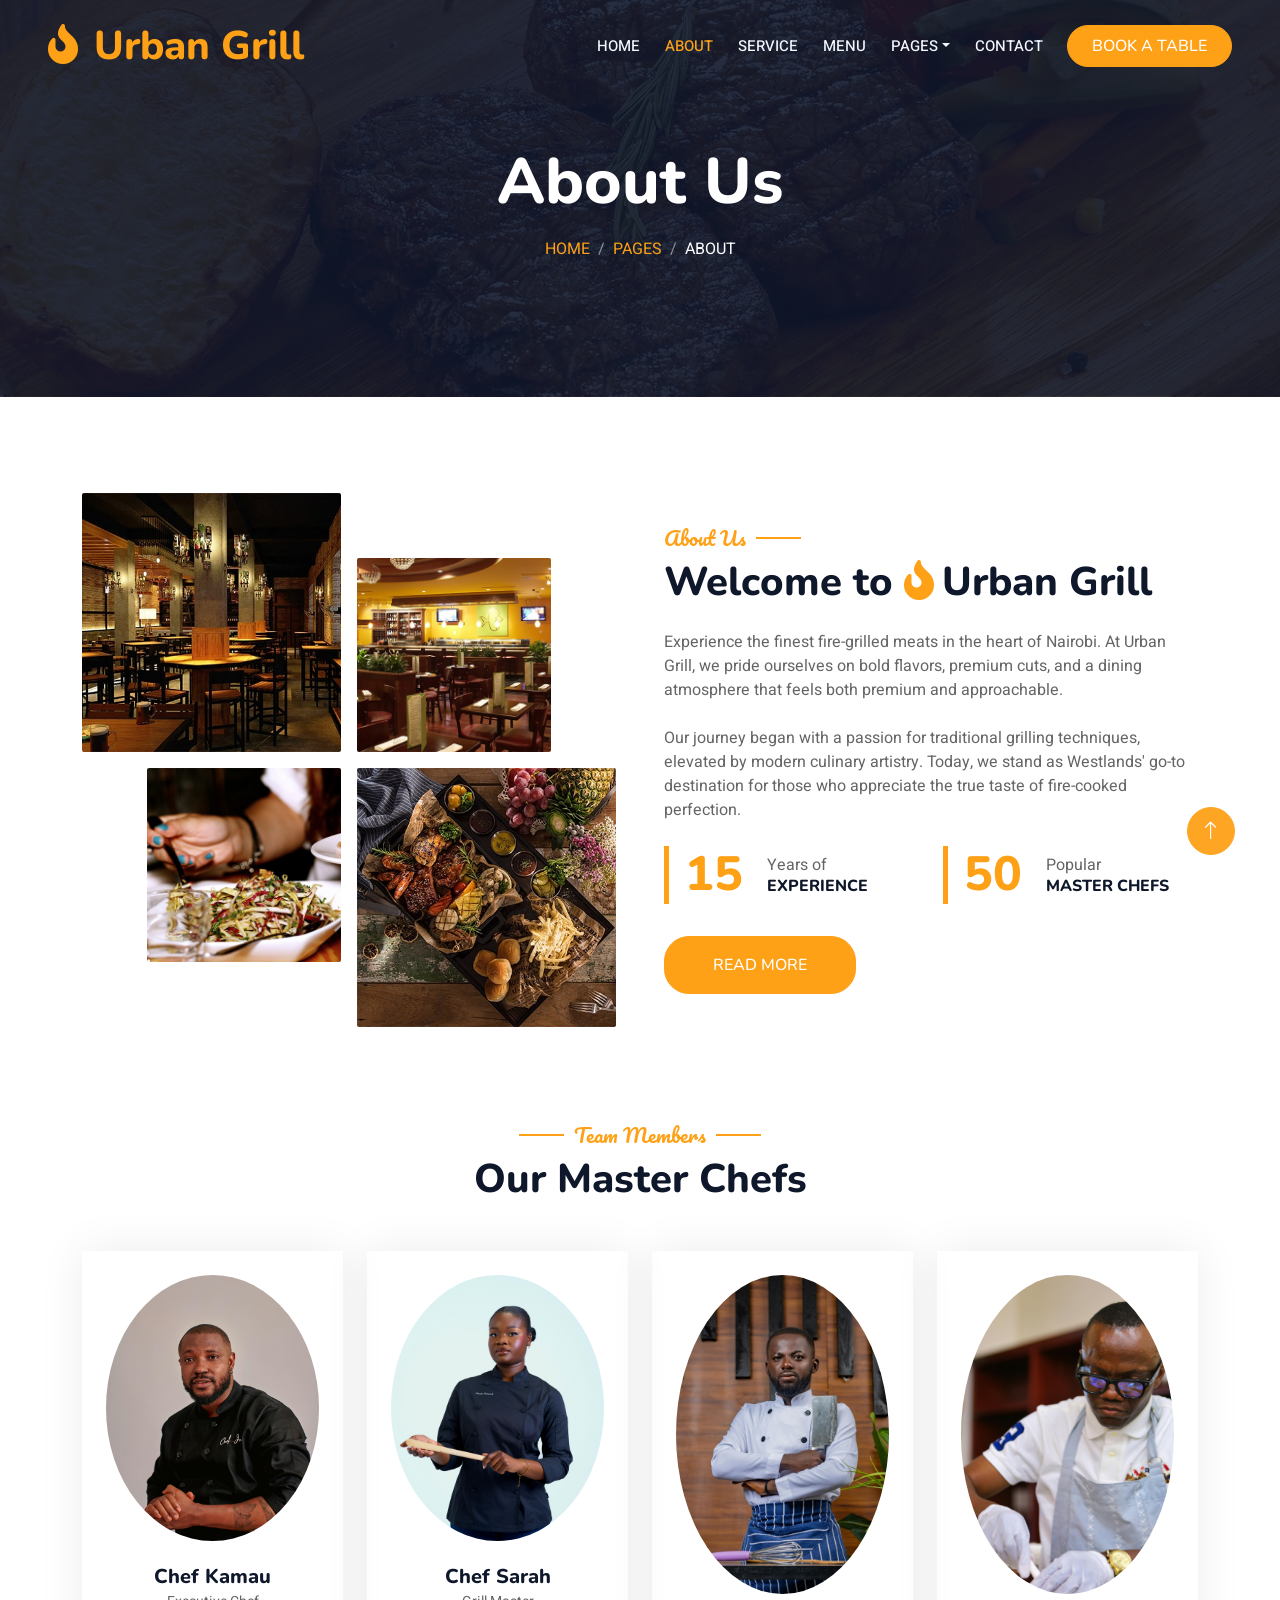
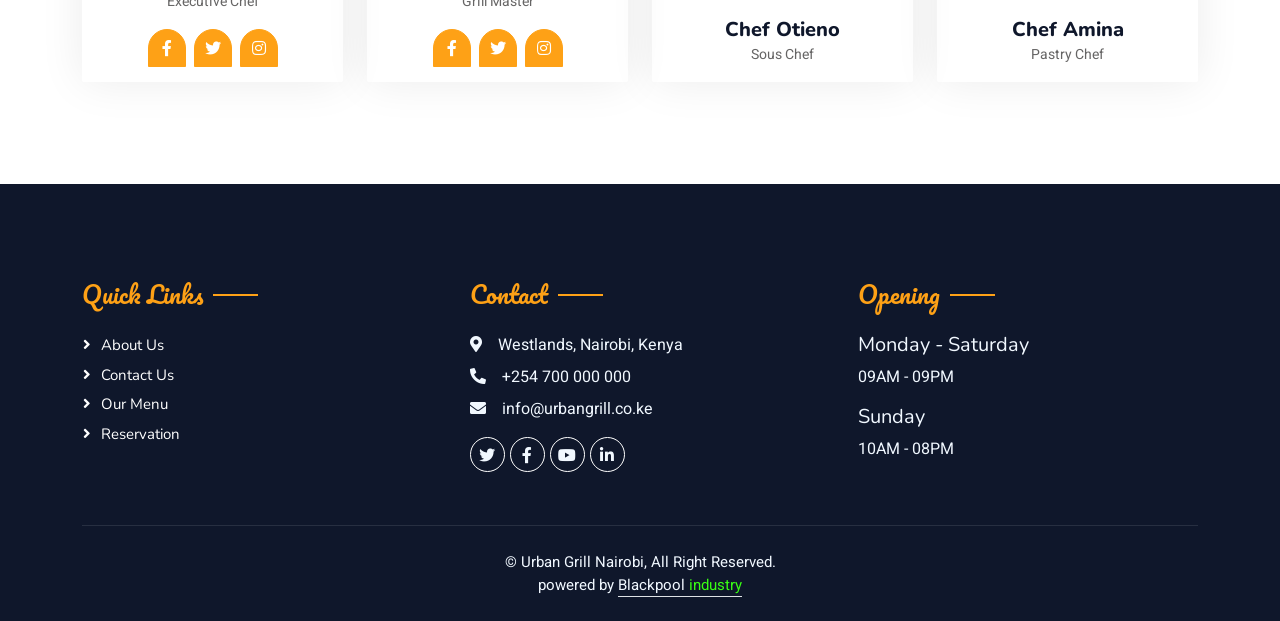
==== about.html @ 2204a4a6 "Add complete Urban Grill website with all pages, styles, and scripts" ====
<!DOCTYPE html>
<html lang="en">

<head>
    <meta charset="utf-8">
    <title>About Us - Urban Grill Nairobi</title>
    <meta content="width=device-width, initial-scale=1.0" name="viewport">
    <meta content="" name="keywords">
    <meta content="" name="description">

    <!-- Favicon -->
    <link href="img/favicon.ico" rel="icon">

    <!-- Google Web Fonts -->
    <link rel="preconnect" href="https://fonts.googleapis.com">
    <link rel="preconnect" href="https://fonts.gstatic.com" crossorigin>
    <link href="https://fonts.googleapis.com/css2?family=Heebo:wght@400;500;600&family=Nunito:wght@600;700;800&family=Pacifico&display=swap" rel="stylesheet">

    <!-- Icon Font Stylesheet -->
    <link href="https://cdnjs.cloudflare.com/ajax/libs/font-awesome/5.10.0/css/all.min.css" rel="stylesheet">
    <link href="https://cdn.jsdelivr.net/npm/bootstrap-icons@1.4.1/font/bootstrap-icons.css" rel="stylesheet">

    <!-- Libraries Stylesheet -->
    <link href="lib/animate/animate.min.css" rel="stylesheet">
    <link href="lib/owlcarousel/assets/owl.carousel.min.css" rel="stylesheet">
    <link href="lib/tempusdominus/css/tempusdominus-bootstrap-4.min.css" rel="stylesheet" />

    <!-- Customized Bootstrap Stylesheet -->
    <link href="css/bootstrap.min.css" rel="stylesheet">

    <!-- Template Stylesheet -->
    <link href="css/style.css" rel="stylesheet">
</head>

<body>
    <div class="container-xxl bg-white p-0">
        <!-- Spinner Start -->
        <div id="spinner" class="show bg-white position-fixed translate-middle w-100 vh-100 top-50 start-50 d-flex align-items-center justify-content-center">
            <div class="spinner-border text-primary" style="width: 3rem; height: 3rem;" role="status">
                <span class="sr-only">Loading...</span>
            </div>
        </div>
        <!-- Spinner End -->


        <!-- Navbar & Hero Start -->
        <div class="container-xxl position-relative p-0">
            <nav class="navbar navbar-expand-lg navbar-dark bg-dark px-4 px-lg-5 py-3 py-lg-0">
                <a href="" class="navbar-brand p-0">
                    <h1 class="text-primary m-0"><i class="fa fa-fire me-3"></i>Urban Grill</h1>
                </a>
                <button class="navbar-toggler" type="button" data-bs-toggle="collapse" data-bs-target="#navbarCollapse">
                    <span class="fa fa-bars"></span>
                </button>
                <div class="collapse navbar-collapse" id="navbarCollapse">
                    <div class="navbar-nav ms-auto py-0 pe-4">
                        <a href="index.html" class="nav-item nav-link">Home</a>
                        <a href="about.html" class="nav-item nav-link active">About</a>
                        <a href="service.html" class="nav-item nav-link">Service</a>
                        <a href="menu.html" class="nav-item nav-link">Menu</a>
                        <div class="nav-item dropdown">
                            <a href="#" class="nav-link dropdown-toggle" data-bs-toggle="dropdown">Pages</a>
                            <div class="dropdown-menu m-0">
                                <a href="booking.html" class="dropdown-item">Booking</a>
                                <a href="team.html" class="dropdown-item">Our Team</a>
                                <a href="testimonial.html" class="dropdown-item">Testimonial</a>
                            </div>
                        </div>
                        <a href="contact.html" class="nav-item nav-link">Contact</a>
                    </div>
                    <a href="" class="btn btn-primary py-2 px-4">Book A Table</a>
                </div>
            </nav>

            <div class="container-xxl py-5 bg-dark hero-header mb-5">
                <div class="container text-center my-5 pt-5 pb-4">
                    <h1 class="display-3 text-white mb-3 animated slideInDown">About Us</h1>
                    <nav aria-label="breadcrumb">
                        <ol class="breadcrumb justify-content-center text-uppercase">
                            <li class="breadcrumb-item"><a href="#">Home</a></li>
                            <li class="breadcrumb-item"><a href="#">Pages</a></li>
                            <li class="breadcrumb-item text-white active" aria-current="page">About</li>
                        </ol>
                    </nav>
                </div>
            </div>
        </div>
        <!-- Navbar & Hero End -->


        <!-- About Start -->
        <div class="container-xxl py-5">
            <div class="container">
                <div class="row g-5 align-items-center">
                    <div class="col-lg-6">
                        <div class="row g-3">
                            <div class="col-6 text-start">
                                <img class="img-fluid rounded w-100 wow zoomIn" data-wow-delay="0.1s" src="img/about-1.jpg">
                            </div>
                            <div class="col-6 text-start">
                                <img class="img-fluid rounded w-75 wow zoomIn" data-wow-delay="0.3s" src="img/about-2.jpg" style="margin-top: 25%;">
                            </div>
                            <div class="col-6 text-end">
                                <img class="img-fluid rounded w-75 wow zoomIn" data-wow-delay="0.5s" src="img/about-3.jpg">
                            </div>
                            <div class="col-6 text-end">
                                <img class="img-fluid rounded w-100 wow zoomIn" data-wow-delay="0.7s" src="img/about-4.jpg">
                            </div>
                        </div>
                    </div>
                    <div class="col-lg-6">
                        <h5 class="section-title ff-secondary text-start text-primary fw-normal">About Us</h5>
                        <h1 class="mb-4">Welcome to <i class="fa fa-fire text-primary me-2"></i>Urban Grill</h1>
                        <p class="mb-4">Experience the finest fire-grilled meats in the heart of Nairobi. At Urban Grill, we pride ourselves on bold flavors, premium cuts, and a dining atmosphere that feels both premium and approachable.</p>
                        <p class="mb-4">Our journey began with a passion for traditional grilling techniques, elevated by modern culinary artistry. Today, we stand as Westlands' go-to destination for those who appreciate the true taste of fire-cooked perfection.</p>
                        <div class="row g-4 mb-4">
                            <div class="col-sm-6">
                                <div class="d-flex align-items-center border-start border-5 border-primary px-3">
                                    <h1 class="flex-shrink-0 display-5 text-primary mb-0" data-toggle="counter-up">15</h1>
                                    <div class="ps-4">
                                        <p class="mb-0">Years of</p>
                                        <h6 class="text-uppercase mb-0">Experience</h6>
                                    </div>
                                </div>
                            </div>
                            <div class="col-sm-6">
                                <div class="d-flex align-items-center border-start border-5 border-primary px-3">
                                    <h1 class="flex-shrink-0 display-5 text-primary mb-0" data-toggle="counter-up">50</h1>
                                    <div class="ps-4">
                                        <p class="mb-0">Popular</p>
                                        <h6 class="text-uppercase mb-0">Master Chefs</h6>
                                    </div>
                                </div>
                            </div>
                        </div>
                        <a class="btn btn-primary py-3 px-5 mt-2" href="">Read More</a>
                    </div>
                </div>
            </div>
        </div>
        <!-- About End -->


        <!-- Team Start -->
        <div class="container-xxl pt-5 pb-3">
            <div class="container">
                <div class="text-center wow fadeInUp" data-wow-delay="0.1s">
                    <h5 class="section-title ff-secondary text-center text-primary fw-normal">Team Members</h5>
                    <h1 class="mb-5">Our Master Chefs</h1>
                </div>
                <div class="row g-4">
                    <div class="col-lg-3 col-md-6 wow fadeInUp" data-wow-delay="0.1s">
                        <div class="team-item text-center rounded overflow-hidden">
                            <div class="rounded-circle overflow-hidden m-4">
                                <img class="img-fluid" src="img/pexels-tochukwu-ekeh-2149052634-32224390.jpg" alt="">
                            </div>
                            <h5 class="mb-0">Chef Kamau</h5>
                            <small>Executive Chef</small>
                            <div class="d-flex justify-content-center mt-3">
                                <a class="btn btn-square btn-primary mx-1" href=""><i class="fab fa-facebook-f"></i></a>
                                <a class="btn btn-square btn-primary mx-1" href=""><i class="fab fa-twitter"></i></a>
                                <a class="btn btn-square btn-primary mx-1" href=""><i class="fab fa-instagram"></i></a>
                            </div>
                        </div>
                    </div>
                    <div class="col-lg-3 col-md-6 wow fadeInUp" data-wow-delay="0.3s">
                        <div class="team-item text-center rounded overflow-hidden">
                            <div class="rounded-circle overflow-hidden m-4">
                                <img class="img-fluid" src="img/pexels-ifeyinkastudios-30952839.jpg" alt="">
                            </div>
                            <h5 class="mb-0">Chef Sarah</h5>
                            <small>Grill Master</small>
                            <div class="d-flex justify-content-center mt-3">
                                <a class="btn btn-square btn-primary mx-1" href=""><i class="fab fa-facebook-f"></i></a>
                                <a class="btn btn-square btn-primary mx-1" href=""><i class="fab fa-twitter"></i></a>
                                <a class="btn btn-square btn-primary mx-1" href=""><i class="fab fa-instagram"></i></a>
                            </div>
                        </div>
                    </div>
                    <div class="col-lg-3 col-md-6 wow fadeInUp" data-wow-delay="0.5s">
                        <div class="team-item text-center rounded overflow-hidden">
                            <div class="rounded-circle overflow-hidden m-4">
                                <img class="img-fluid" src="img/pexels-mirrorimages-18679482.jpg" alt="">
                            </div>
                            <h5 class="mb-0">Chef Otieno</h5>
                            <small>Sous Chef</small>
                            <div class="d-flex justify-content-center mt-3">
                                <a class="btn btn-square btn-primary mx-1" href=""><i class="fab fa-facebook-f"></i></a>
                                <a class="btn btn-square btn-primary mx-1" href=""><i class="fab fa-twitter"></i></a>
                                <a class="btn btn-square btn-primary mx-1" href=""><i class="fab fa-instagram"></i></a>
                            </div>
                        </div>
                    </div>
                    <div class="col-lg-3 col-md-6 wow fadeInUp" data-wow-delay="0.7s">
                        <div class="team-item text-center rounded overflow-hidden">
                            <div class="rounded-circle overflow-hidden m-4">
                                <img class="img-fluid" src="img/pexels-vgio-17180980.jpg" alt="">
                            </div>
                            <h5 class="mb-0">Chef Amina</h5>
                            <small>Pastry Chef</small>
                            <div class="d-flex justify-content-center mt-3">
                                <a class="btn btn-square btn-primary mx-1" href=""><i class="fab fa-facebook-f"></i></a>
                                <a class="btn btn-square btn-primary mx-1" href=""><i class="fab fa-twitter"></i></a>
                                <a class="btn btn-square btn-primary mx-1" href=""><i class="fab fa-instagram"></i></a>
                            </div>
                        </div>
                    </div>
                </div>
            </div>
        </div>
        <!-- Team End -->
        

        <!-- Footer Start -->
        <div class="container-fluid bg-dark text-light footer pt-5 mt-5 wow fadeIn" data-wow-delay="0.1s">
            <div class="container py-5">
                <div class="row g-5">
                    <div class="col-lg-4 col-md-6">
                        <h4 class="section-title ff-secondary text-start text-primary fw-normal mb-4">Quick Links</h4>
                        <a class="btn btn-link" href="about.html">About Us</a>
                        <a class="btn btn-link" href="contact.html">Contact Us</a>
                        <a class="btn btn-link" href="menu.html">Our Menu</a>
                        <a class="btn btn-link" href="booking.html">Reservation</a>
                    </div>
                    <div class="col-lg-4 col-md-6">
                        <h4 class="section-title ff-secondary text-start text-primary fw-normal mb-4">Contact</h4>
                        <p class="mb-2"><i class="fa fa-map-marker-alt me-3"></i>Westlands, Nairobi, Kenya</p>
                        <p class="mb-2"><i class="fa fa-phone-alt me-3"></i>+254 700 000 000</p>
                        <p class="mb-2"><i class="fa fa-envelope me-3"></i>info@urbangrill.co.ke</p>
                        <div class="d-flex pt-2">
                            <a class="btn btn-outline-light btn-social" href=""><i class="fab fa-twitter"></i></a>
                            <a class="btn btn-outline-light btn-social" href=""><i class="fab fa-facebook-f"></i></a>
                            <a class="btn btn-outline-light btn-social" href=""><i class="fab fa-youtube"></i></a>
                            <a class="btn btn-outline-light btn-social" href=""><i class="fab fa-linkedin-in"></i></a>
                        </div>
                    </div>
                    <div class="col-lg-4 col-md-6">
                        <h4 class="section-title ff-secondary text-start text-primary fw-normal mb-4">Opening</h4>
                        <h5 class="text-light fw-normal">Monday - Saturday</h5>
                        <p>09AM - 09PM</p>
                        <h5 class="text-light fw-normal">Sunday</h5>
                        <p>10AM - 08PM</p>
                    </div>
                </div>
            </div>
            <div class="container">
                <div class="copyright">
                    <div class="row">
                        <div class="col-md-12 text-center mb-3 mb-md-0">
                            &copy; Urban Grill Nairobi, All Right Reserved. 
							<br>powered by <a class="border-bottom" href="http://www.blackpoolindustry.com">Blackpool <span class="text-luminous-green">industry</span></a>
                        </div>
                    </div>
                </div>
            </div>
        </div>
        <!-- Footer End -->


        <!-- Back to Top -->
        <a href="#" class="btn btn-lg btn-primary btn-lg-square back-to-top"><i class="bi bi-arrow-up"></i></a>
    </div>

    <!-- JavaScript Libraries -->
    <script src="https://code.jquery.com/jquery-3.4.1.min.js"></script>
    <script src="https://cdn.jsdelivr.net/npm/bootstrap@5.0.0/dist/js/bootstrap.bundle.min.js"></script>
    <script src="lib/wow/wow.min.js"></script>
    <script src="lib/easing/easing.min.js"></script>
    <script src="lib/waypoints/waypoints.min.js"></script>
    <script src="lib/counterup/counterup.min.js"></script>
    <script src="lib/owlcarousel/owl.carousel.min.js"></script>
    <script src="lib/tempusdominus/js/moment.min.js"></script>
    <script src="lib/tempusdominus/js/moment-timezone.min.js"></script>
    <script src="lib/tempusdominus/js/tempusdominus-bootstrap-4.min.js"></script>

    <!-- Template Javascript -->
    <script src="js/main.js"></script>
</body>

</html>
---- css/style.css ----
/********** Template CSS **********/
:root {
    --primary: #FEA116;
    --light: #F1F8FF;
    --dark: #0F172B;
}

.ff-secondary {
    font-family: 'Pacifico', cursive;
}

.text-luminous-green {
    color: #39FF14 !important;
}

.fw-medium {
    font-weight: 600 !important;
}

.fw-semi-bold {
    font-weight: 700 !important;
}

.back-to-top {
    position: fixed;
    display: none;
    right: 45px;
    bottom: 45px;
    z-index: 99;
}


/*** Spinner ***/
#spinner {
    opacity: 0;
    visibility: hidden;
    transition: opacity .5s ease-out, visibility 0s linear .5s;
    z-index: 99999;
}

#spinner.show {
    transition: opacity .5s ease-out, visibility 0s linear 0s;
    visibility: visible;
    opacity: 1;
}


/*** Button ***/
.btn {
    font-family: 'Nunito', sans-serif;
    font-weight: 500;
    text-transform: uppercase;
    transition: .5s;
    border-radius: 25px;
}

.btn.btn-primary,
.btn.btn-secondary {
    color: #FFFFFF;
}

.btn-square {
    width: 38px;
    height: 38px;
}

.btn-sm-square {
    width: 32px;
    height: 32px;
}

.btn-lg-square {
    width: 48px;
    height: 48px;
}

.btn-square,
.btn-sm-square,
.btn-lg-square {
    padding: 0;
    display: flex;
    align-items: center;
    justify-content: center;
    font-weight: normal;
    border-radius: 50%;
}


/*** Navbar ***/
.navbar-dark .navbar-nav .nav-link {
    position: relative;
    margin-left: 25px;
    padding: 35px 0;
    font-size: 15px;
    color: var(--light) !important;
    text-transform: uppercase;
    font-weight: 500;
    outline: none;
    transition: .5s;
}

.sticky-top.navbar-dark .navbar-nav .nav-link {
    padding: 20px 0;
}

.navbar-dark .navbar-nav .nav-link:hover,
.navbar-dark .navbar-nav .nav-link.active {
    color: var(--primary) !important;
}

.navbar-dark .navbar-brand img {
    max-height: 60px;
    transition: .5s;
}

.sticky-top.navbar-dark .navbar-brand img {
    max-height: 45px;
}

@media (max-width: 991.98px) {
    .sticky-top.navbar-dark {
        position: relative;
    }

    .navbar-dark .navbar-collapse {
        margin-top: 15px;
        border-top: 1px solid rgba(255, 255, 255, .1)
    }

    .navbar-dark .navbar-nav .nav-link,
    .sticky-top.navbar-dark .navbar-nav .nav-link {
        padding: 10px 0;
        margin-left: 0;
    }

    .navbar-dark .navbar-brand img {
        max-height: 45px;
    }
}

@media (min-width: 992px) {
    .navbar-dark {
        position: absolute;
        width: 100%;
        top: 0;
        left: 0;
        z-index: 999;
        background: transparent !important;
    }
    
    .sticky-top.navbar-dark {
        position: fixed;
        background: var(--dark) !important;
    }
}


/*** Hero Header ***/
.hero-header {
    background: linear-gradient(rgba(15, 23, 43, .9), rgba(15, 23, 43, .9)), url(../img/bg-hero.jpg);
    background-position: center center;
    background-repeat: no-repeat;
    background-size: cover;
}

.hero-header img {
    /* animation: imgRotate 50s linear infinite; */
}


.breadcrumb-item + .breadcrumb-item::before {
    color: rgba(255, 255, 255, .5);
}


/*** Section Title ***/
.section-title {
    position: relative;
    display: inline-block;
}

.section-title::before {
    position: absolute;
    content: "";
    width: 45px;
    height: 2px;
    top: 50%;
    left: -55px;
    margin-top: -1px;
    background: var(--primary);
}

.section-title::after {
    position: absolute;
    content: "";
    width: 45px;
    height: 2px;
    top: 50%;
    right: -55px;
    margin-top: -1px;
    background: var(--primary);
}

.section-title.text-start::before,
.section-title.text-end::after {
    display: none;
}


/*** Service ***/
.service-item {
    box-shadow: 0 0 45px rgba(0, 0, 0, .08);
    transition: .5s;
}

.service-item:hover {
    background: var(--primary);
}

.service-item * {
    transition: .5s;
}

.service-item:hover * {
    color: var(--light) !important;
}


/*** Food Menu ***/
.nav-pills .nav-item .active {
    border-bottom: 2px solid var(--primary);
}


/*** Youtube Video ***/
.video {
    position: relative;
    height: 100%;
    min-height: 500px;
    background: linear-gradient(rgba(15, 23, 43, .1), rgba(15, 23, 43, .1)), url(../img/video.jpg);
    background-position: center center;
    background-repeat: no-repeat;
    background-size: cover;
}

.video .btn-play {
    position: absolute;
    z-index: 3;
    top: 50%;
    left: 50%;
    transform: translateX(-50%) translateY(-50%);
    box-sizing: content-box;
    display: block;
    width: 32px;
    height: 44px;
    border-radius: 50%;
    border: none;
    outline: none;
    padding: 18px 20px 18px 28px;
}

.video .btn-play:before {
    content: "";
    position: absolute;
    z-index: 0;
    left: 50%;
    top: 50%;
    transform: translateX(-50%) translateY(-50%);
    display: block;
    width: 100px;
    height: 100px;
    background: var(--primary);
    border-radius: 50%;
    animation: pulse-border 1500ms ease-out infinite;
}

.video .btn-play:after {
    content: "";
    position: absolute;
    z-index: 1;
    left: 50%;
    top: 50%;
    transform: translateX(-50%) translateY(-50%);
    display: block;
    width: 100px;
    height: 100px;
    background: var(--primary);
    border-radius: 50%;
    transition: all 200ms;
}

.video .btn-play img {
    position: relative;
    z-index: 3;
    max-width: 100%;
    width: auto;
    height: auto;
}

.video .btn-play span {
    display: block;
    position: relative;
    z-index: 3;
    width: 0;
    height: 0;
    border-left: 32px solid var(--dark);
    border-top: 22px solid transparent;
    border-bottom: 22px solid transparent;
}

@keyframes pulse-border {
    0% {
        transform: translateX(-50%) translateY(-50%) translateZ(0) scale(1);
        opacity: 1;
    }

    100% {
        transform: translateX(-50%) translateY(-50%) translateZ(0) scale(1.5);
        opacity: 0;
    }
}

#videoModal {
    z-index: 99999;
}

#videoModal .modal-dialog {
    position: relative;
    max-width: 800px;
    margin: 60px auto 0 auto;
}

#videoModal .modal-body {
    position: relative;
    padding: 0px;
}

#videoModal .close {
    position: absolute;
    width: 30px;
    height: 30px;
    right: 0px;
    top: -30px;
    z-index: 999;
    font-size: 30px;
    font-weight: normal;
    color: #FFFFFF;
    background: #000000;
    opacity: 1;
}


/*** Team ***/
.team-item {
    box-shadow: 0 0 45px rgba(0, 0, 0, .08);
    height: calc(100% - 38px);
    transition: .5s;
}

.team-item img {
    transition: .5s;
}

.team-item:hover img {
    transform: scale(1.1);
}

.team-item:hover {
    height: 100%;
}

.team-item .btn {
    border-radius: 38px 38px 0 0;
}


/*** Testimonial ***/
.testimonial-carousel .owl-item .testimonial-item,
.testimonial-carousel .owl-item.center .testimonial-item * {
    transition: .5s;
}

.testimonial-carousel .owl-item.center .testimonial-item {
    background: var(--primary) !important;
    border-color: var(--primary) !important;
}

.testimonial-carousel .owl-item.center .testimonial-item * {
    color: var(--light) !important;
}

.testimonial-carousel .owl-dots {
    margin-top: 24px;
    display: flex;
    align-items: flex-end;
    justify-content: center;
}

.testimonial-carousel .owl-dot {
    position: relative;
    display: inline-block;
    margin: 0 5px;
    width: 15px;
    height: 15px;
    border: 1px solid #CCCCCC;
    border-radius: 15px;
    transition: .5s;
}

.testimonial-carousel .owl-dot.active {
    background: var(--primary);
    border-color: var(--primary);
}


/*** Footer ***/
.footer .btn.btn-social {
    margin-right: 5px;
    width: 35px;
    height: 35px;
    display: flex;
    align-items: center;
    justify-content: center;
    color: var(--light);
    border: 1px solid #FFFFFF;
    border-radius: 35px;
    transition: .3s;
}

.footer .btn.btn-social:hover {
    color: var(--primary);
}

.footer .btn.btn-link {
    display: block;
    margin-bottom: 5px;
    padding: 0;
    text-align: left;
    color: #FFFFFF;
    font-size: 15px;
    font-weight: normal;
    text-transform: capitalize;
    transition: .3s;
}

.footer .btn.btn-link::before {
    position: relative;
    content: "\f105";
    font-family: "Font Awesome 5 Free";
    font-weight: 900;
    margin-right: 10px;
}

.footer .btn.btn-link:hover {
    letter-spacing: 1px;
    box-shadow: none;
}

.footer .copyright {
    padding: 25px 0;
    font-size: 15px;
    border-top: 1px solid rgba(256, 256, 256, .1);
}

.footer .copyright a {
    color: var(--light);
}

.footer .footer-menu a {
    margin-right: 15px;
    padding-right: 15px;
    border-right: 1px solid rgba(255, 255, 255, .1);
}

.footer .footer-menu a:last-child {
    margin-right: 0;
    padding-right: 0;
    border-right: none;
}
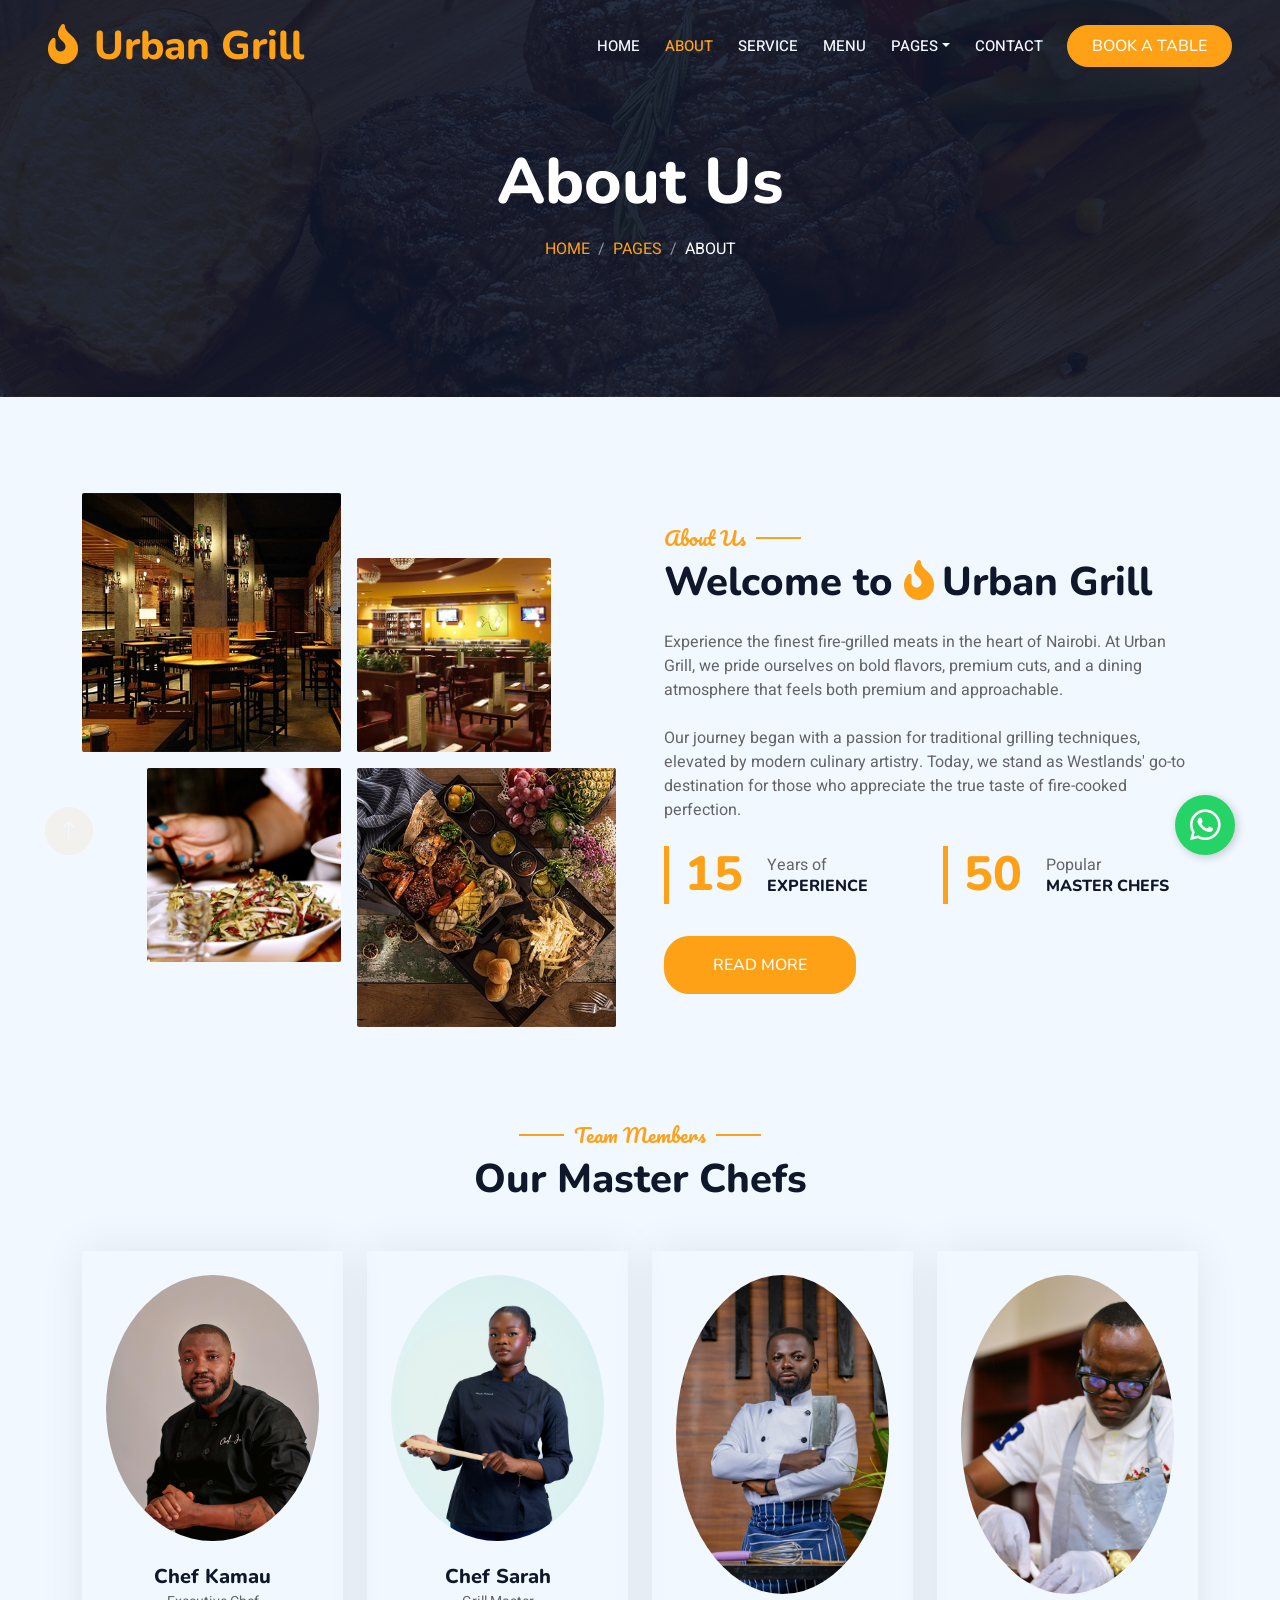
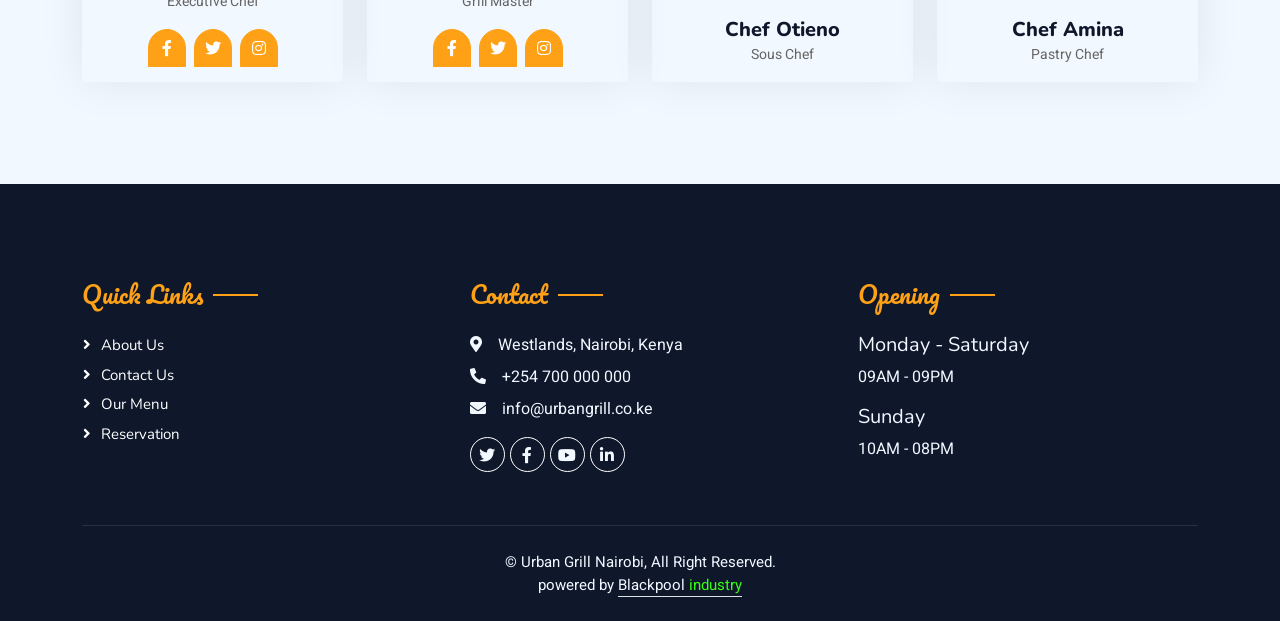
==== commit 1357485d: "Add floating WhatsApp button to all pages and adjust layout; update CSS for button positioning" ====
--- a/about.html
+++ b/about.html
@@ -36,7 +36,11 @@
     <div class="container-xxl bg-white p-0">
         <!-- Spinner Start -->
         <div id="spinner" class="show bg-white position-fixed translate-middle w-100 vh-100 top-50 start-50 d-flex align-items-center justify-content-center">
-            <div class="spinner-border text-primary" style="width: 3rem; height: 3rem;" role="status">
+    <!-- WhatsApp Floating Button -->
+    <a href="https://wa.me/254700000000" class="whatsapp-float" target="_blank" title="Chat with us on WhatsApp">
+        <i class="fab fa-whatsapp"></i>
+    </a>
+</body>
                 <span class="sr-only">Loading...</span>
             </div>
         </div>
@@ -259,6 +263,10 @@
 
         <!-- Back to Top -->
         <a href="#" class="btn btn-lg btn-primary btn-lg-square back-to-top"><i class="bi bi-arrow-up"></i></a>
+        <!-- WhatsApp Floating Button -->
+        <a href="https://wa.me/254700000000" class="whatsapp-float" target="_blank" title="Chat with us on WhatsApp">
+            <i class="fab fa-whatsapp"></i>
+        </a>
     </div>
 
     <!-- JavaScript Libraries -->
--- a/css/style.css
+++ b/css/style.css
@@ -5,6 +5,29 @@
     --dark: #0F172B;
 }
 
+/* WhatsApp Floating Button */
+.whatsapp-float {
+    position: fixed;
+    width: 60px;
+    height: 60px;
+    bottom: 45px; /* Move above Back to Top */
+    right: 45px; /* Align with Back to Top */
+    background-color: #25D366;
+    color: #fff;
+    border-radius: 50px;
+    box-shadow: 2px 2px 10px rgba(0,0,0,0.2);
+    display: flex;
+    align-items: center;
+    justify-content: center;
+    font-size: 2.2rem;
+    z-index: 100;
+    transition: background 0.3s, box-shadow 0.3s;
+}
+.whatsapp-float:hover {
+    background: #128C7E;
+    box-shadow: 2px 2px 20px rgba(0,0,0,0.3);
+}
+
 .ff-secondary {
     font-family: 'Pacifico', cursive;
 }
@@ -24,9 +47,25 @@
 .back-to-top {
     position: fixed;
     display: none;
-    right: 45px;
+    left: 45px;
     bottom: 45px;
     z-index: 99;
+}
+
+
+/*** Hero Plate Rotation Animation ***/
+@keyframes rotateHero {
+    0% {
+        transform: rotate(0deg);
+    }
+    100% {
+        transform: rotate(360deg);
+    }
+}
+
+.hero-rotate {
+    animation: rotateHero 12s linear infinite;
+    transform-origin: center;
 }
 
 
